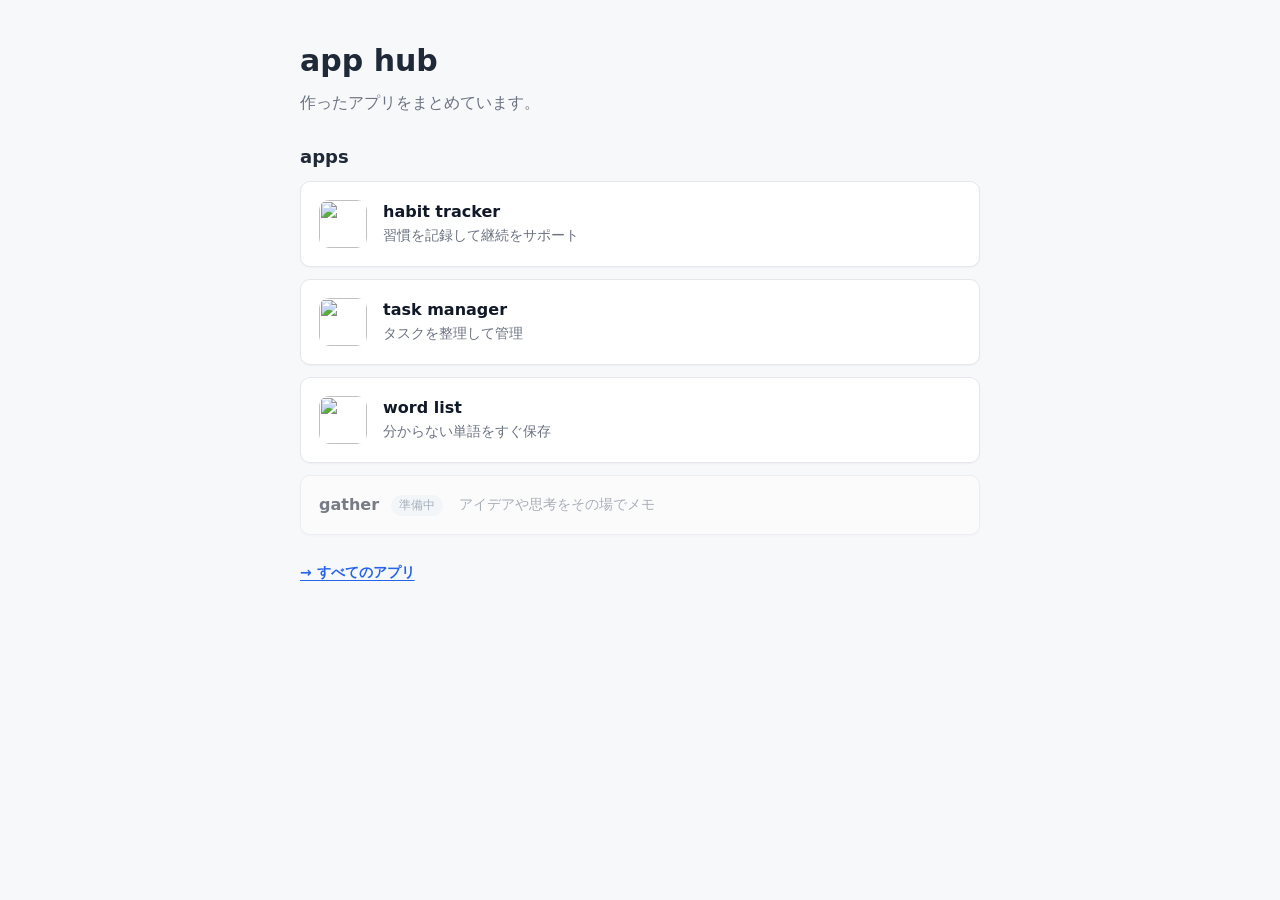
==== index.html @ 4cc4623f "fix(#6): gatherカードを準備中表示に変更してリンクを無効化する (#7)" ====
<!doctype html>
<html lang="ja">
  <head>
    <meta charset="UTF-8" />
    <meta name="viewport" content="width=device-width, initial-scale=1.0" />
    <title>app hub</title>
    <link rel="icon" href="./icon.svg" type="image/svg+xml" />
    <link rel="manifest" href="./manifest.webmanifest" />
    <meta name="theme-color" content="#F59E0B" />
    <link rel="stylesheet" href="./styles.css" />
  </head>
  <body>
    <main class="home-page">
      <section class="intro">
        <h1>app hub</h1>
        <p>作ったアプリをまとめています。</p>
      </section>

      <section class="featured-projects" aria-label="作ったアプリ">
        <h2>apps</h2>
        <a
          class="project-card"
          href="https://junkoma2.github.io/habit-tracker/"
        >
          <img class="project-icon" src="https://junkoma2.github.io/habit-tracker/icon.svg" alt="" width="48" height="48" />
          <span class="project-copy">
            <span class="project-name">habit tracker</span>
            <span class="project-note">習慣を記録して継続をサポート</span>
          </span>
        </a>
        <a
          class="project-card"
          href="https://junkoma2.github.io/task-manager/"
        >
          <img class="project-icon" src="https://junkoma2.github.io/task-manager/icon.svg" alt="" width="48" height="48" />
          <span class="project-copy">
            <span class="project-name">task manager</span>
            <span class="project-note">タスクを整理して管理</span>
          </span>
        </a>
        <a
          class="project-card"
          href="https://junkoma2.github.io/word-list/"
        >
          <img class="project-icon" src="https://junkoma2.github.io/word-list/icon.svg" alt="" width="48" height="48" />
          <span class="project-copy">
            <span class="project-name">word list</span>
            <span class="project-note">分からない単語をすぐ保存</span>
          </span>
        </a>
        <div class="project-card project-card--wip">
          <span class="project-name">gather <span class="project-badge">準備中</span></span>
          <span class="project-note">アイデアや思考をその場でメモ</span>
        </div>
      </section>

      <a class="projects-link" href="./projects.html">→ すべてのアプリ</a>
    </main>
  </body>
</html>
---- styles.css ----
:root {
  color-scheme: light;
  font-family:
    "Hiragino Kaku Gothic ProN",
    "Yu Gothic",
    "Noto Sans JP",
    system-ui,
    sans-serif;
  background: #f7f8fa;
  color: #1f2937;
}

* {
  box-sizing: border-box;
}

html,
body {
  min-height: 100%;
}

body {
  margin: 0;
  background: #f7f8fa;
}

.home-page,
.projects-page {
  min-height: 100svh;
  display: flex;
  flex-direction: column;
  gap: 28px;
  width: min(100%, 720px);
  margin: 0 auto;
  padding: 40px 20px;
}

h1 {
  margin: 0;
  font-size: 30px;
  font-weight: 700;
  line-height: 1.4;
  letter-spacing: 0;
}

h2 {
  margin: 0;
  font-size: 18px;
  font-weight: 700;
  line-height: 1.4;
}

p {
  margin: 8px 0 0;
  color: #6b7280;
  line-height: 1.6;
}

a {
  color: #2563eb;
  text-decoration: none;
}

.projects-link {
  width: fit-content;
  font-size: 14px;
  font-weight: 600;
  line-height: 1.4;
  text-decoration: underline;
  text-underline-offset: 3px;
}

.featured-projects,
.projects-list {
  display: flex;
  flex-direction: column;
  gap: 12px;
}

.project-card {
  display: flex;
  flex-direction: row;
  align-items: center;
  gap: 16px;
  width: 100%;
  padding: 18px;
  border: 1px solid #e5e7eb;
  border-radius: 10px;
  background: #fff;
  box-shadow: 0 1px 2px rgba(15, 23, 42, 0.04);
  text-decoration: none;
  transition: border-color 0.15s ease, box-shadow 0.15s ease, transform 0.15s ease;
}

.project-icon {
  width: 48px;
  height: 48px;
  border-radius: 10px;
  flex-shrink: 0;
  object-fit: contain;
}

.project-card:hover {
  border-color: #cbd5e1;
  box-shadow: 0 6px 18px rgba(15, 23, 42, 0.08);
  transform: translateY(-1px);
}

.project-card--wip {
  opacity: 0.55;
  cursor: default;
}

.project-badge {
  display: inline-block;
  padding: 2px 8px;
  border-radius: 999px;
  background: #f1f5f9;
  color: #64748b;
  font-size: 12px;
  font-weight: 500;
  vertical-align: middle;
  margin-left: 6px;
}

.project-copy {
  display: grid;
  gap: 2px;
}

.project-name {
  font-size: 16px;
  font-weight: 600;
  line-height: 1.4;
  color: #111827;
}

.project-note {
  font-size: 14px;
  line-height: 1.5;
  color: #6b7280;
}

.back-link {
  width: fit-content;
  font-size: 14px;
  font-weight: 600;
  line-height: 1.4;
}
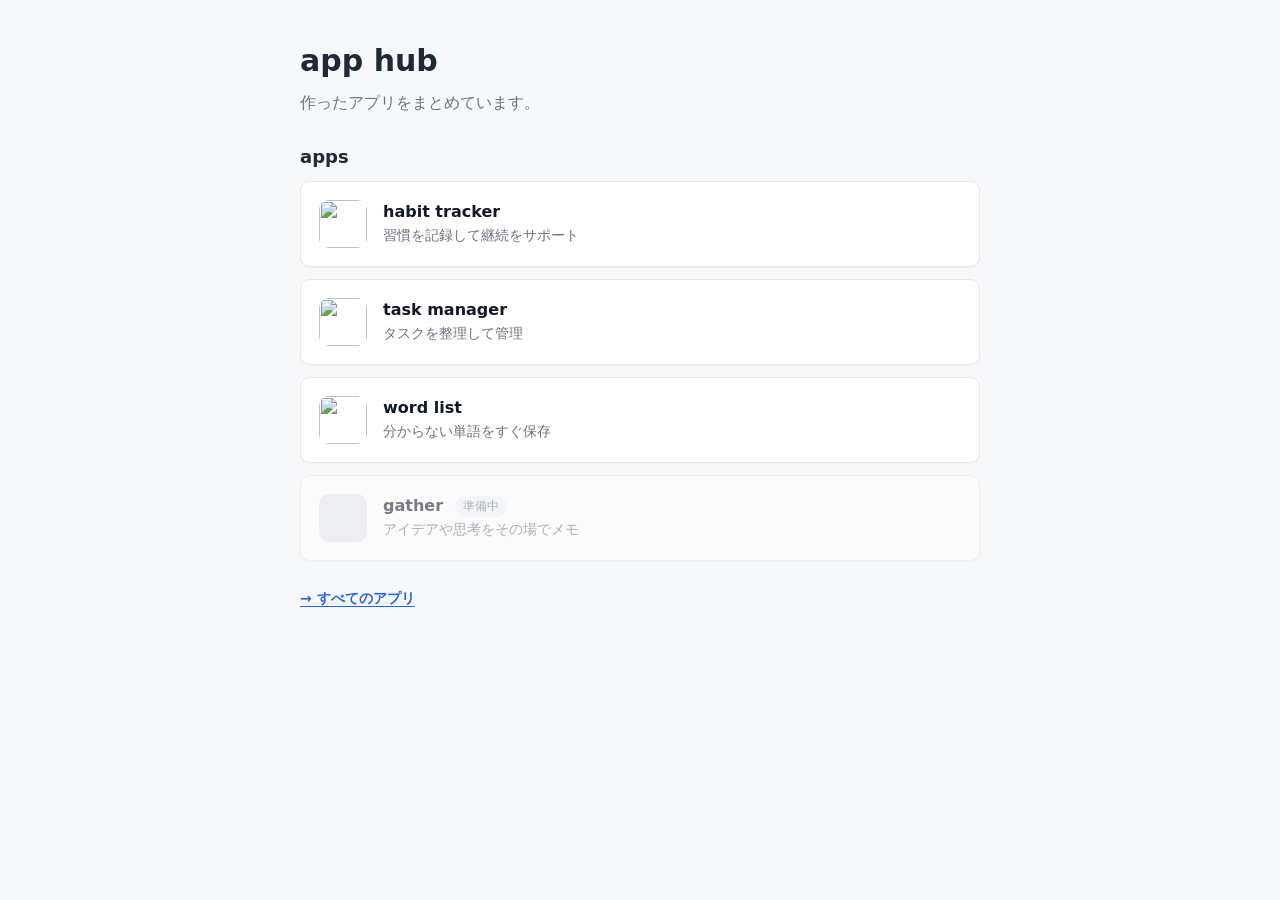
==== commit 34a479b8: "fix: gatherカードの構造をprojects.htmlに合わせ、左揃えをアイコンプレースホルダーで統一 - index.htmlのgatherカード：project-copyラッパーを追加 -" ====
--- a/index.html
+++ b/index.html
@@ -49,8 +49,11 @@
           </span>
         </a>
         <div class="project-card project-card--wip">
-          <span class="project-name">gather <span class="project-badge">準備中</span></span>
-          <span class="project-note">アイデアや思考をその場でメモ</span>
+          <span class="project-icon project-icon--placeholder"></span>
+          <span class="project-copy">
+            <span class="project-name">gather <span class="project-badge">準備中</span></span>
+            <span class="project-note">アイデアや思考をその場でメモ</span>
+          </span>
         </div>
       </section>
 
--- a/styles.css
+++ b/styles.css
@@ -100,6 +100,10 @@
   object-fit: contain;
 }
 
+.project-icon--placeholder {
+  background: #e5e7eb;
+}
+
 .project-card:hover {
   border-color: #cbd5e1;
   box-shadow: 0 6px 18px rgba(15, 23, 42, 0.08);
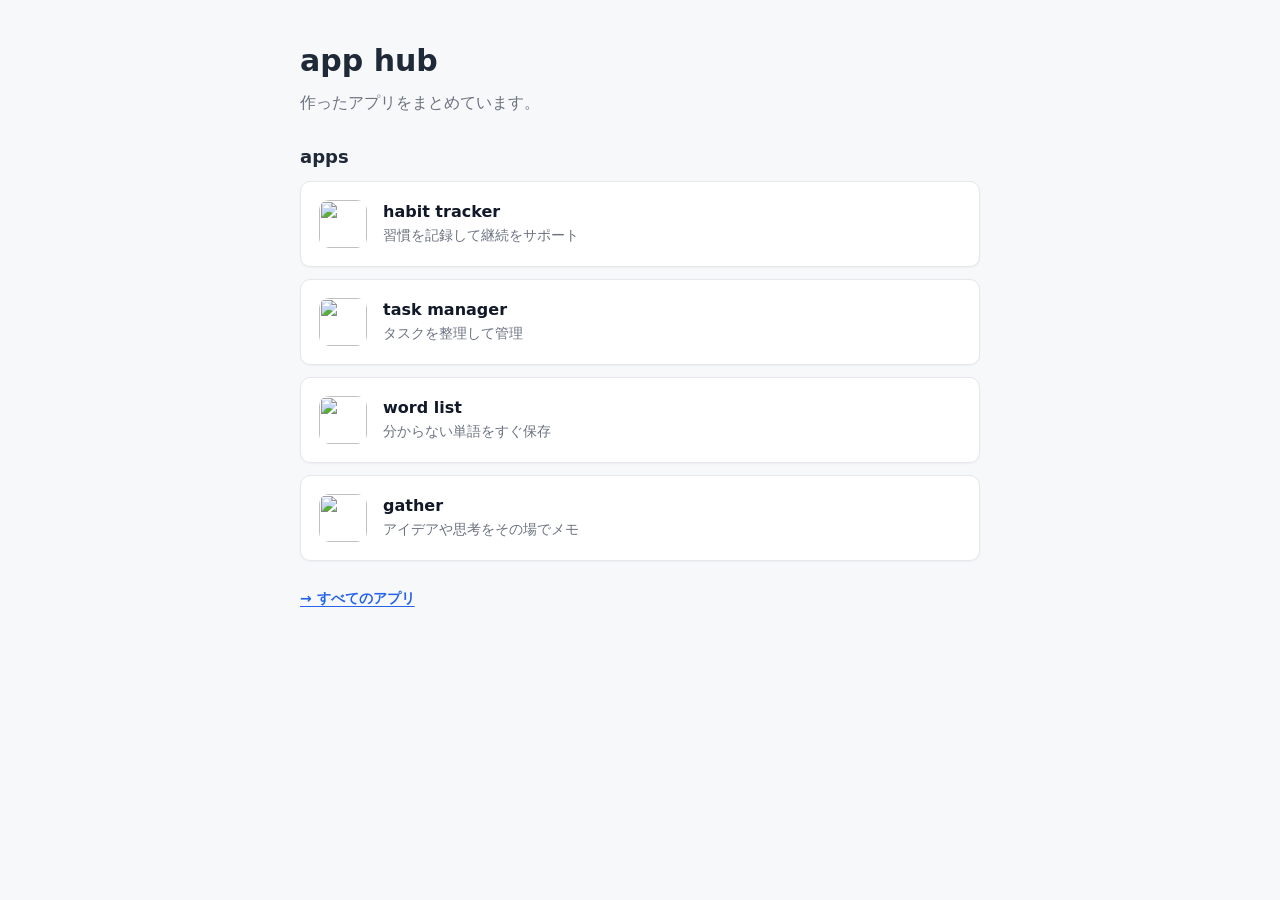
==== commit 81f87d48: "fix: gatherの準備中表示を公開リンクに変更する" ====
--- a/index.html
+++ b/index.html
@@ -48,13 +48,16 @@
             <span class="project-note">分からない単語をすぐ保存</span>
           </span>
         </a>
-        <div class="project-card project-card--wip">
-          <span class="project-icon project-icon--placeholder"></span>
+        <a
+          class="project-card"
+          href="https://junkoma2.github.io/gather/"
+        >
+          <img class="project-icon" src="https://junkoma2.github.io/gather/icon.svg" alt="" width="48" height="48" />
           <span class="project-copy">
-            <span class="project-name">gather <span class="project-badge">準備中</span></span>
+            <span class="project-name">gather</span>
             <span class="project-note">アイデアや思考をその場でメモ</span>
           </span>
-        </div>
+        </a>
       </section>
 
       <a class="projects-link" href="./projects.html">→ すべてのアプリ</a>
--- a/styles.css
+++ b/styles.css
@@ -104,10 +104,12 @@
   background: #e5e7eb;
 }
 
-.project-card:hover {
-  border-color: #cbd5e1;
-  box-shadow: 0 6px 18px rgba(15, 23, 42, 0.08);
-  transform: translateY(-1px);
+@media (hover: hover) {
+  .project-card:hover {
+    border-color: #cbd5e1;
+    box-shadow: 0 6px 18px rgba(15, 23, 42, 0.08);
+    transform: translateY(-1px);
+  }
 }
 
 .project-card--wip {
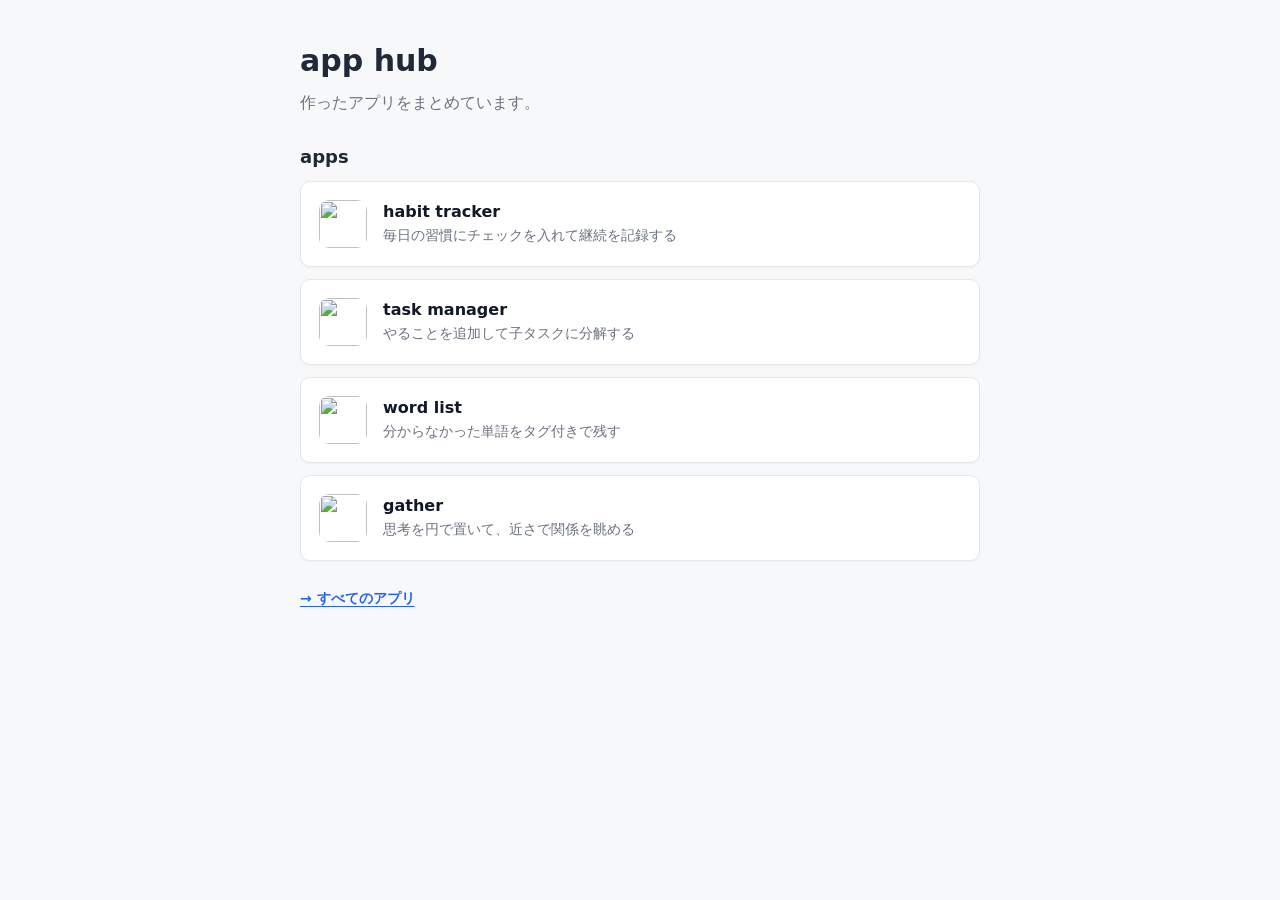
==== commit 60963a21: "fix: viewport-fit・focus-visible・カード説明文を改善 - index.html / projects.html に viewport-fit=cover を追加（#17）" ====
--- a/index.html
+++ b/index.html
@@ -2,7 +2,7 @@
 <html lang="ja">
   <head>
     <meta charset="UTF-8" />
-    <meta name="viewport" content="width=device-width, initial-scale=1.0" />
+    <meta name="viewport" content="width=device-width, initial-scale=1.0, viewport-fit=cover" />
     <title>app hub</title>
     <link rel="icon" href="./icon.svg" type="image/svg+xml" />
     <link rel="manifest" href="./manifest.webmanifest" />
@@ -25,7 +25,7 @@
           <img class="project-icon" src="https://junkoma2.github.io/habit-tracker/icon.svg" alt="" width="48" height="48" />
           <span class="project-copy">
             <span class="project-name">habit tracker</span>
-            <span class="project-note">習慣を記録して継続をサポート</span>
+            <span class="project-note">毎日の習慣にチェックを入れて継続を記録する</span>
           </span>
         </a>
         <a
@@ -35,7 +35,7 @@
           <img class="project-icon" src="https://junkoma2.github.io/task-manager/icon.svg" alt="" width="48" height="48" />
           <span class="project-copy">
             <span class="project-name">task manager</span>
-            <span class="project-note">タスクを整理して管理</span>
+            <span class="project-note">やることを追加して子タスクに分解する</span>
           </span>
         </a>
         <a
@@ -45,7 +45,7 @@
           <img class="project-icon" src="https://junkoma2.github.io/word-list/icon.svg" alt="" width="48" height="48" />
           <span class="project-copy">
             <span class="project-name">word list</span>
-            <span class="project-note">分からない単語をすぐ保存</span>
+            <span class="project-note">分からなかった単語をタグ付きで残す</span>
           </span>
         </a>
         <a
@@ -55,7 +55,7 @@
           <img class="project-icon" src="https://junkoma2.github.io/gather/icon.svg" alt="" width="48" height="48" />
           <span class="project-copy">
             <span class="project-name">gather</span>
-            <span class="project-note">アイデアや思考をその場でメモ</span>
+            <span class="project-note">思考を円で置いて、近さで関係を眺める</span>
           </span>
         </a>
       </section>
--- a/styles.css
+++ b/styles.css
@@ -153,3 +153,19 @@
   font-weight: 600;
   line-height: 1.4;
 }
+
+/* #18: focus-visible スタイル */
+:focus-visible {
+  outline: 2px solid #2563eb;
+  outline-offset: 3px;
+  border-radius: 4px;
+}
+
+/* #17: iOS セーフエリア対応 */
+.home-page,
+.projects-page {
+  padding-top: max(40px, env(safe-area-inset-top));
+  padding-bottom: max(40px, env(safe-area-inset-bottom));
+  padding-left: max(20px, env(safe-area-inset-left));
+  padding-right: max(20px, env(safe-area-inset-right));
+}
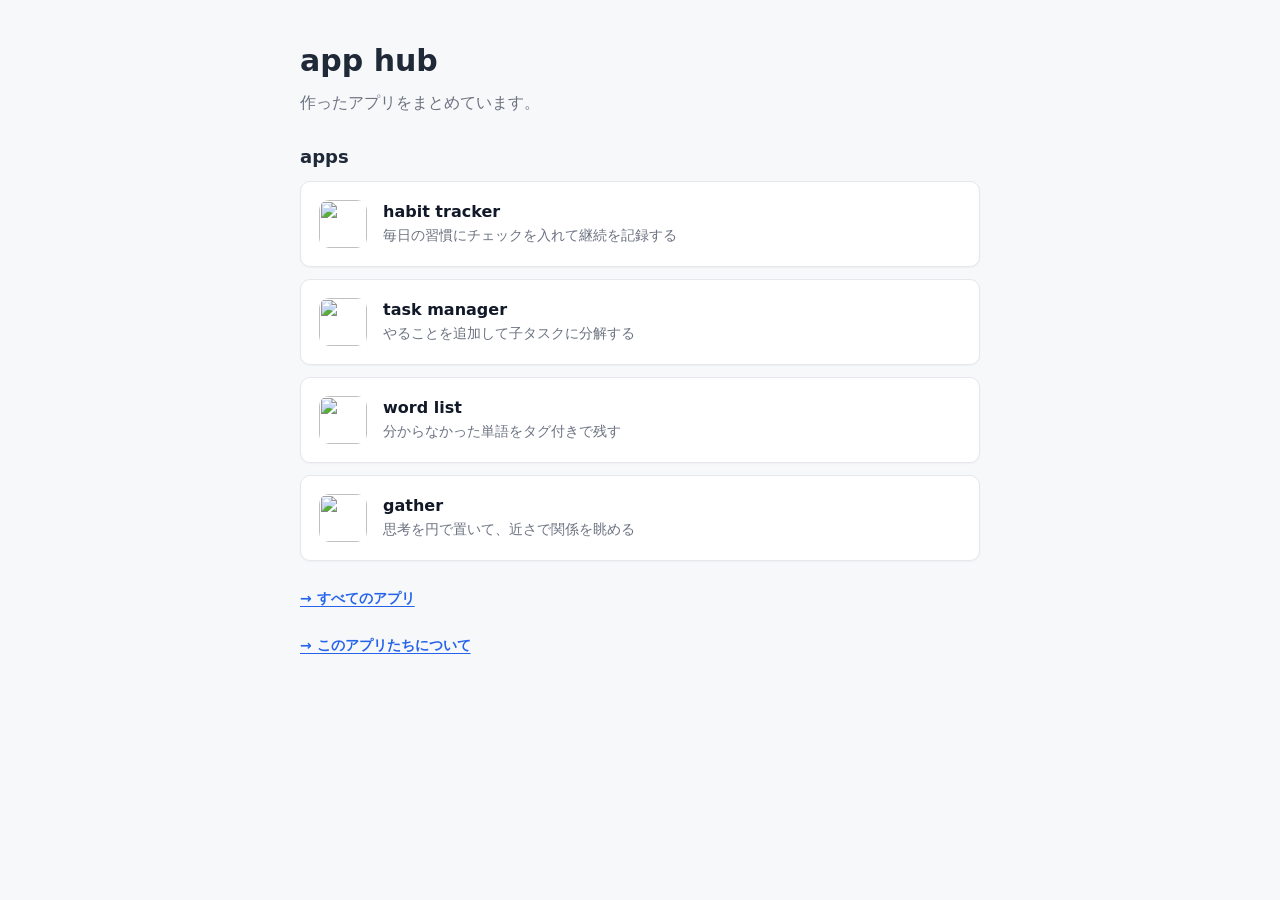
==== commit 4202be3f: "about.html を追加し index.html にリンクを追記 全アプリの紹介をまとめた about.html を新規作成。 styles.css に .about-page 用スタイルを追加。" ====
--- a/index.html
+++ b/index.html
@@ -61,6 +61,7 @@
       </section>
 
       <a class="projects-link" href="./projects.html">→ すべてのアプリ</a>
+      <a class="projects-link" href="./about.html">→ このアプリたちについて</a>
     </main>
   </body>
 </html>
--- a/styles.css
+++ b/styles.css
@@ -169,3 +169,74 @@
   padding-left: max(20px, env(safe-area-inset-left));
   padding-right: max(20px, env(safe-area-inset-right));
 }
+
+/* about.html */
+.about-page {
+  min-height: 100svh;
+  display: flex;
+  flex-direction: column;
+  gap: 40px;
+  width: min(100%, 720px);
+  margin: 0 auto;
+  padding: 40px 20px;
+  padding-top: max(40px, env(safe-area-inset-top));
+  padding-bottom: max(40px, env(safe-area-inset-bottom));
+  padding-left: max(20px, env(safe-area-inset-left));
+  padding-right: max(20px, env(safe-area-inset-right));
+}
+
+.about-lead {
+  color: #6b7280;
+  line-height: 1.7;
+  margin: 0;
+}
+
+.about-section {
+  display: flex;
+  flex-direction: column;
+  gap: 10px;
+  padding: 24px;
+  border: 1px solid #e5e7eb;
+  border-radius: 10px;
+  background: #fff;
+  box-shadow: 0 1px 2px rgba(15, 23, 42, 0.04);
+}
+
+.about-section-header {
+  display: flex;
+  align-items: center;
+  gap: 12px;
+}
+
+.about-section-icon {
+  width: 40px;
+  height: 40px;
+  border-radius: 8px;
+  flex-shrink: 0;
+  object-fit: contain;
+}
+
+.about-section h2 {
+  margin: 0;
+  font-size: 17px;
+}
+
+.about-section p {
+  margin: 0;
+  color: #6b7280;
+  font-size: 14px;
+  line-height: 1.7;
+}
+
+.about-open-link {
+  font-size: 14px;
+  font-weight: 600;
+  color: #2563eb;
+  text-decoration: underline;
+  text-underline-offset: 3px;
+  width: fit-content;
+}
+
+.about-footer {
+  margin-top: auto;
+}
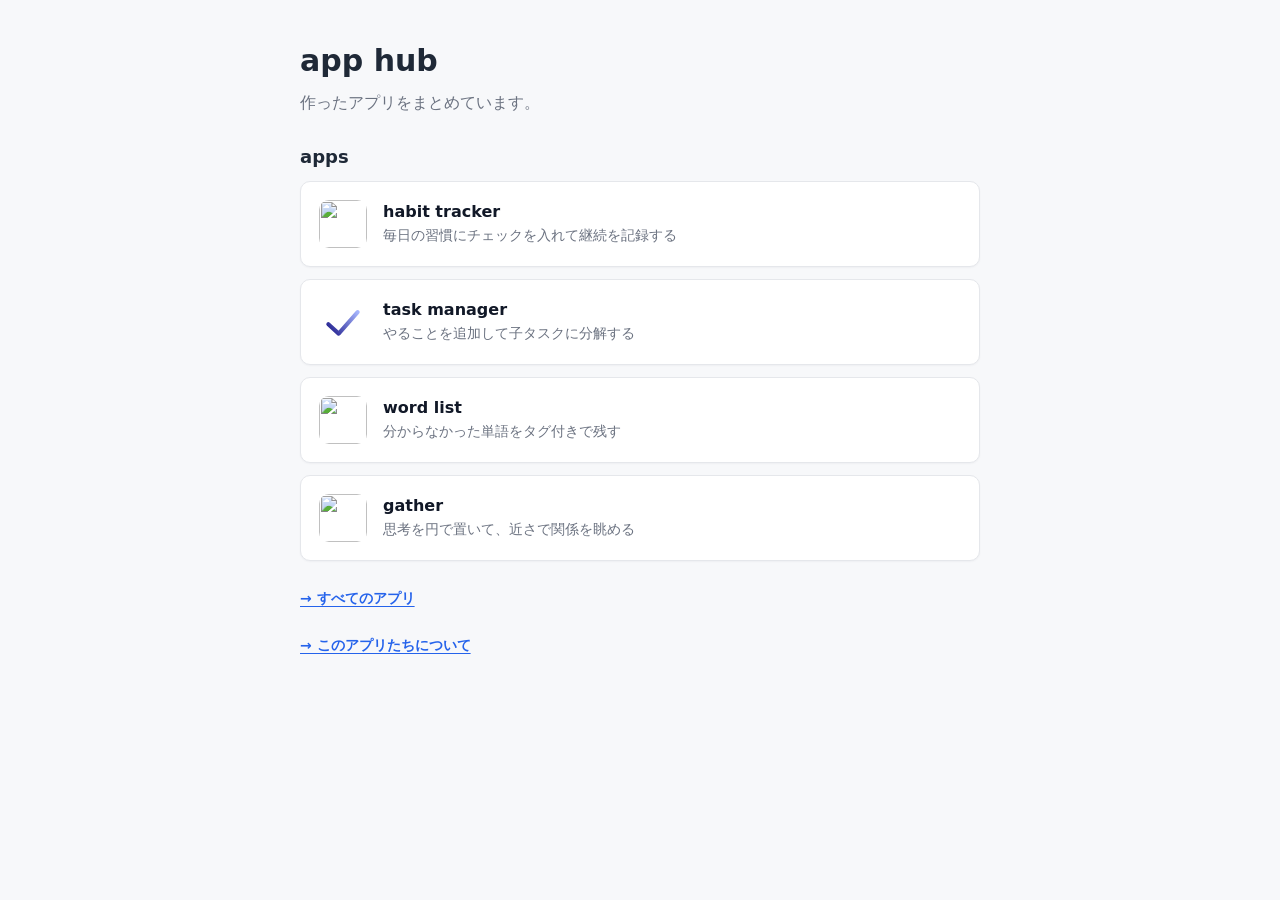
==== commit 79632312: "Fix task manager card icon" ====
--- a/index.html
+++ b/index.html
@@ -32,7 +32,7 @@
           class="project-card"
           href="https://junkoma2.github.io/task-manager/"
         >
-          <img class="project-icon" src="https://junkoma2.github.io/task-manager/icon.svg" alt="" width="48" height="48" />
+          <img class="project-icon" src="./assets/task-manager.svg" alt="" width="48" height="48" />
           <span class="project-copy">
             <span class="project-name">task manager</span>
             <span class="project-note">やることを追加して子タスクに分解する</span>
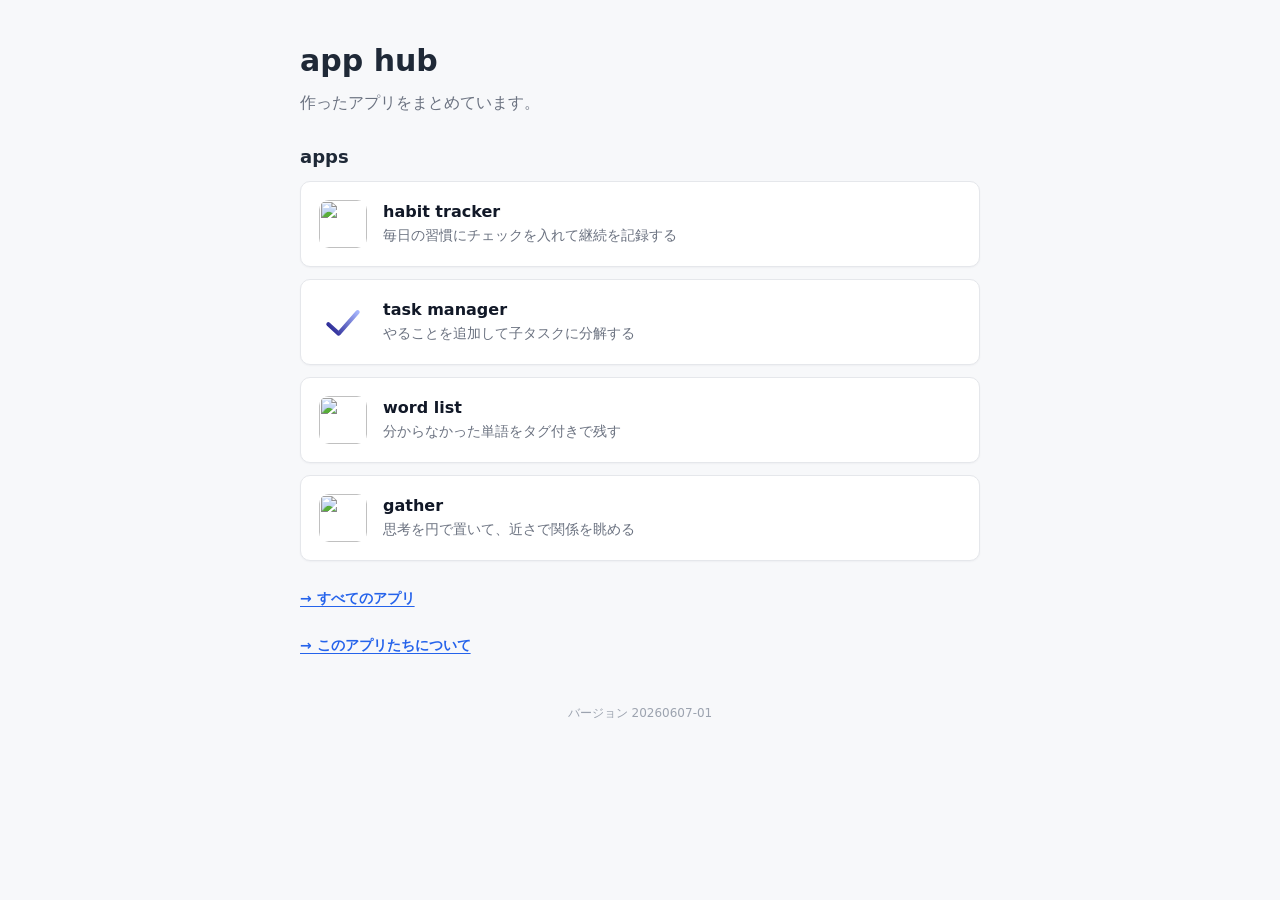
==== commit 55ef2e2a: "feat: add date-based app version" ====
--- a/index.html
+++ b/index.html
@@ -62,6 +62,8 @@
 
       <a class="projects-link" href="./projects.html">→ すべてのアプリ</a>
       <a class="projects-link" href="./about.html">→ このアプリたちについて</a>
+      <p class="app-version">バージョン <span data-app-version></span></p>
     </main>
+    <script src="./version.js"></script>
   </body>
 </html>
--- a/styles.css
+++ b/styles.css
@@ -240,3 +240,10 @@
 .about-footer {
   margin-top: auto;
 }
+
+.app-version {
+  margin: 20px 0 0;
+  color: #9ca3af;
+  font-size: 12px;
+  text-align: center;
+}
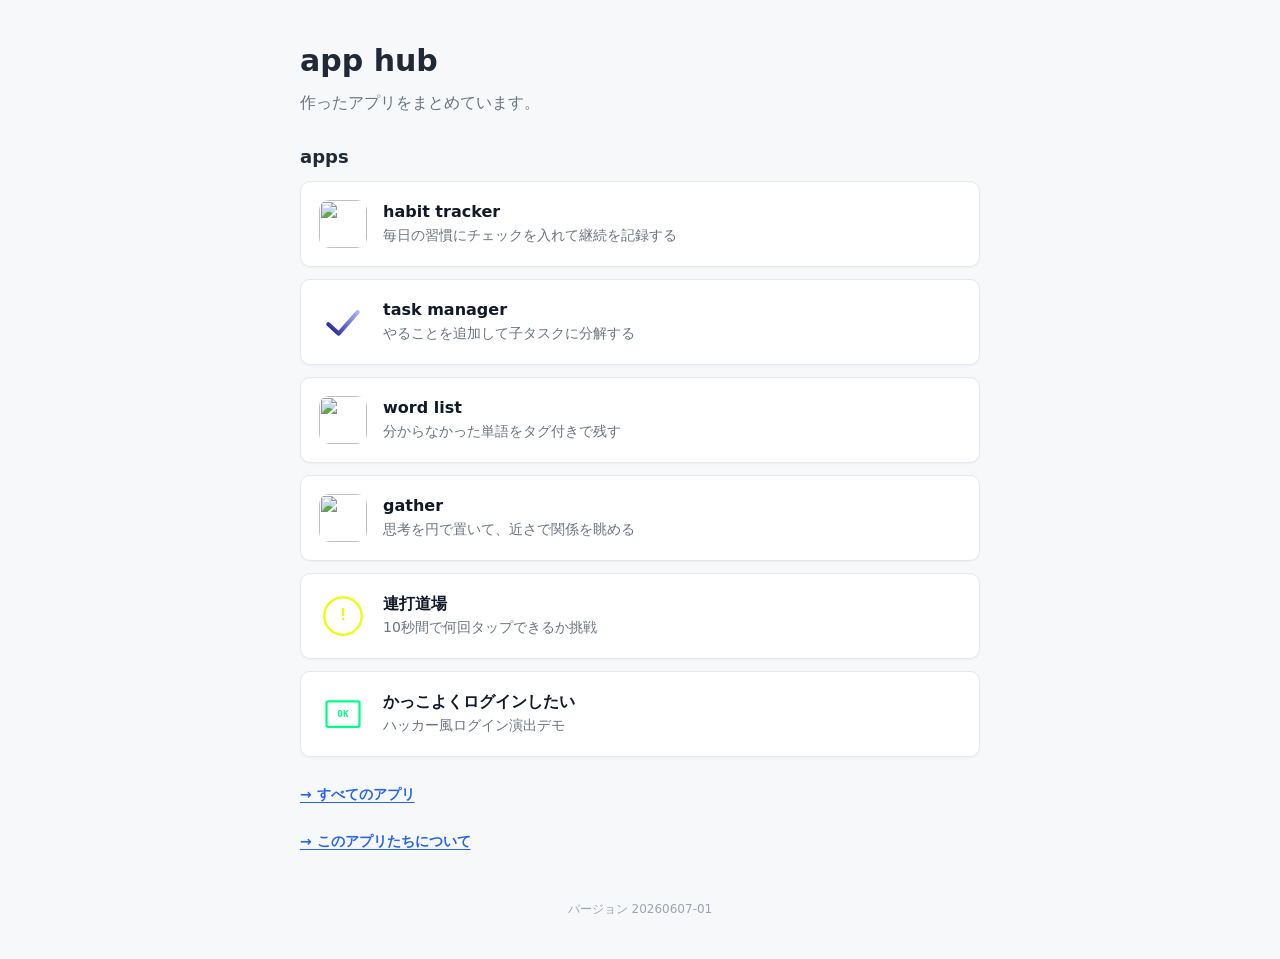
==== commit 8ac60ffe: "feat: renda-dojoとkakkoii-loginをアプリ一覧に追加 (#28)" ====
--- a/index.html
+++ b/index.html
@@ -58,6 +58,26 @@
             <span class="project-note">思考を円で置いて、近さで関係を眺める</span>
           </span>
         </a>
+        <a
+          class="project-card"
+          href="https://junkoma2.github.io/renda-dojo/"
+        >
+          <img class="project-icon" src="./assets/renda-dojo.svg" alt="" width="48" height="48" />
+          <span class="project-copy">
+            <span class="project-name">連打道場</span>
+            <span class="project-note">10秒間で何回タップできるか挑戦</span>
+          </span>
+        </a>
+        <a
+          class="project-card"
+          href="https://junkoma2.github.io/kakkoii-login/"
+        >
+          <img class="project-icon" src="./assets/kakkoii-login.svg" alt="" width="48" height="48" />
+          <span class="project-copy">
+            <span class="project-name">かっこよくログインしたい</span>
+            <span class="project-note">ハッカー風ログイン演出デモ</span>
+          </span>
+        </a>
       </section>
 
       <a class="projects-link" href="./projects.html">→ すべてのアプリ</a>
